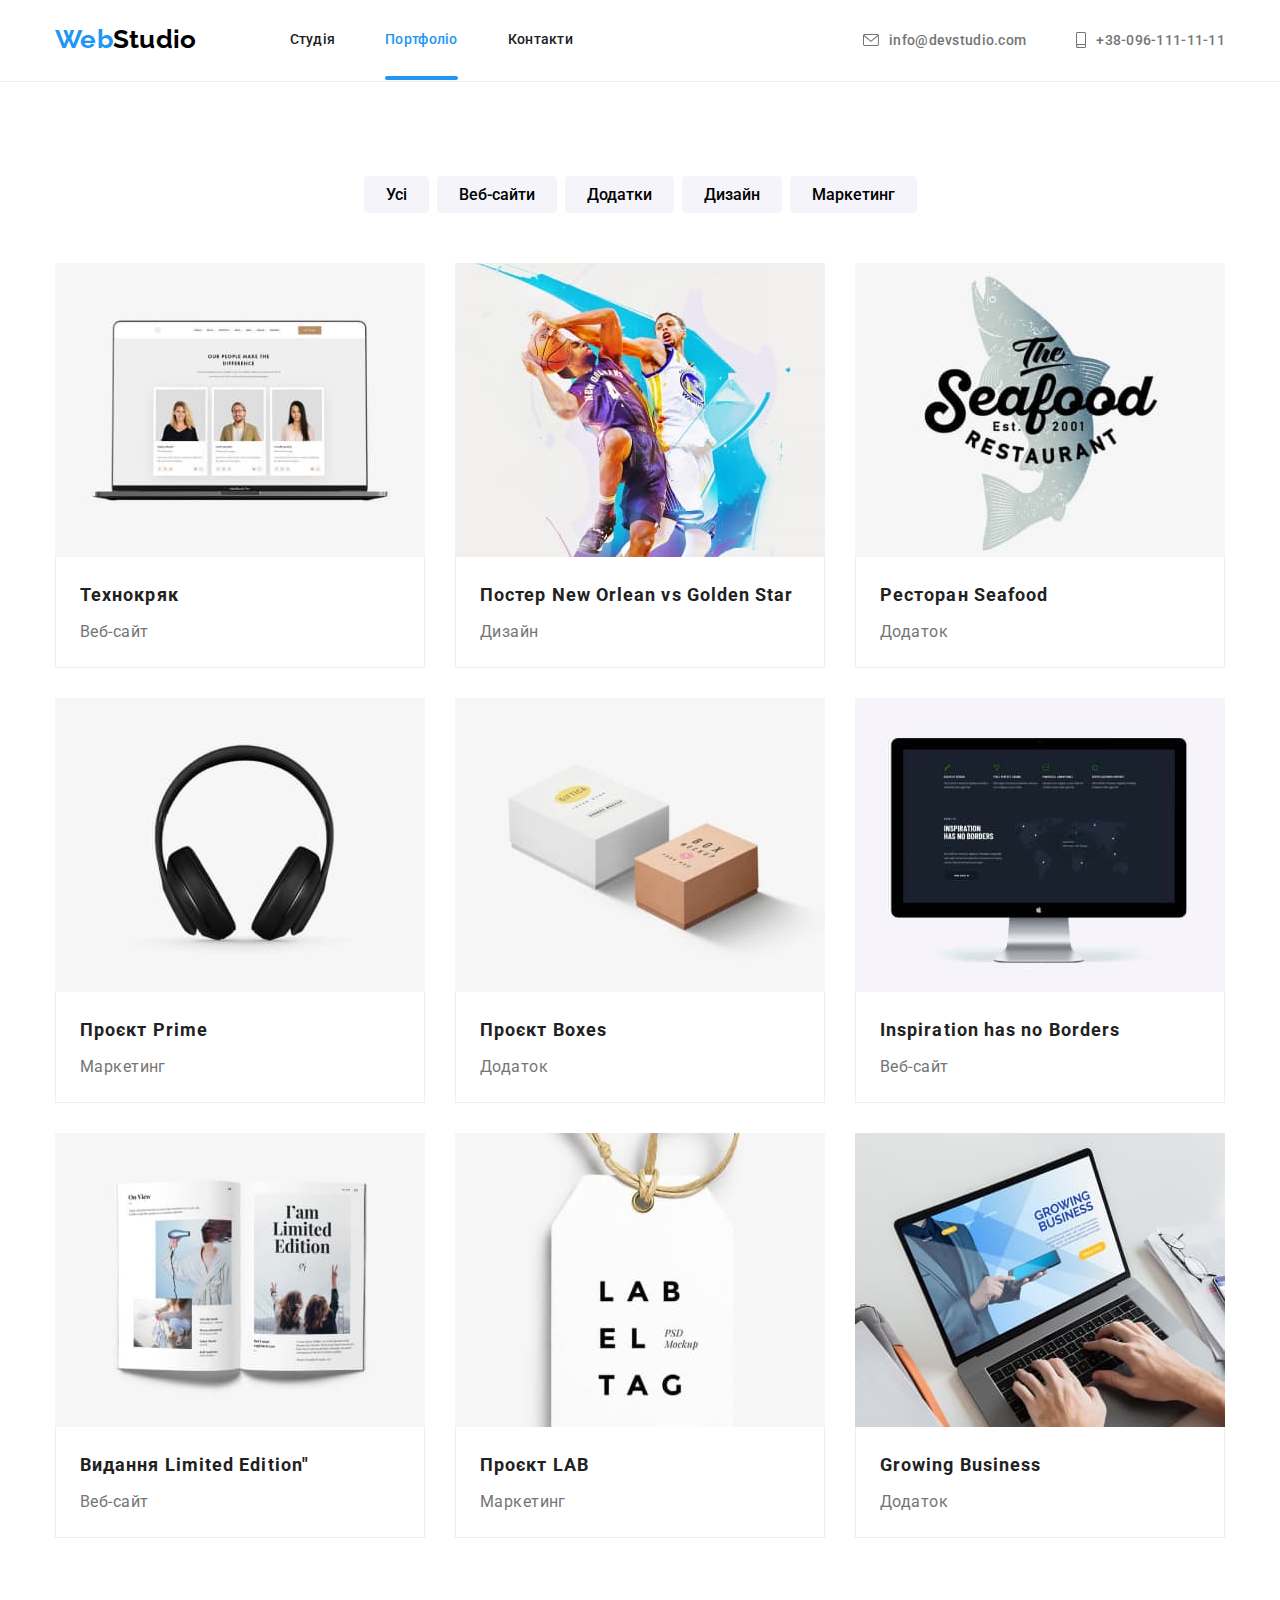
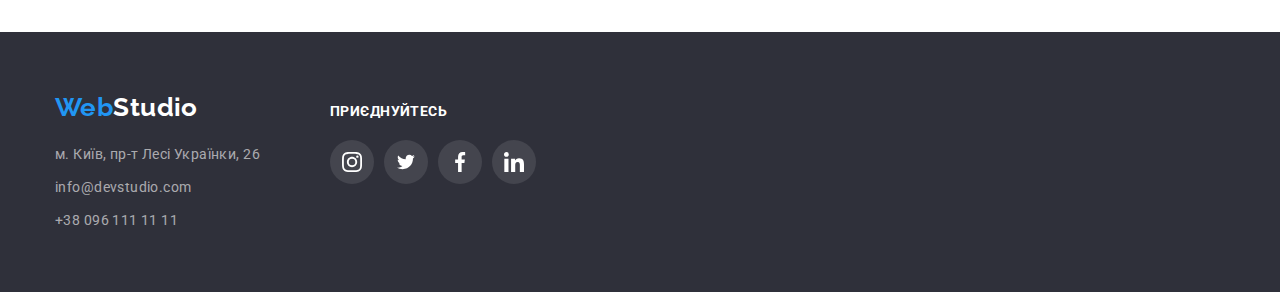
==== portfolio.html @ 0bfccdd9 "дз№5" ====
<!DOCTYPE html>
<html lang="uk">
  <head>
    <meta charset="UTF-8" />
    <meta http-equiv="X-UA-Compatible" content="IE=edge" />
    <meta name="viewport" content="width=device-width, initial-scale=1.0" />
    <link
      href="https://fonts.googleapis.com/css2?family=Raleway:wght@700&family=Roboto:wght@400;500;700;900&display=swap"
      rel="stylesheet"
    />
    <link rel="stylesheet" href="./normalize/modern-normalize.min.css" />
    <link rel="stylesheet" href="./css/style.css" />
    <title>Портфоліо</title>
  </head>
  <body>
    <header class="header-top">
      <div class="base-container header">
        <nav class="nav">
          <a href="index.html" class="logo"
            ><span class="base-logo">Web</span>Studio</a
          >
          <ul class="nav-list">
            <li class="item-nav">
              <a href="index.html" class="list">Студія</a>
            </li>
            <li class="item-nav">
              <a href="./portfolio.html" class="list active">Портфоліо</a>
            </li>
            <li class="item-nav"><a href="" class="list">Контакти</a></li>
          </ul>
        </nav>
        <ul class="address container-mail">
          <li class="contacts">
            <a href="mailto:info@devstudio.com" class="list-address"
              ><svg class="icon-nav1" width="16px" height="12px">
                <use href="./images/sprite.svg#icon-envelope"></use>
              </svg>
              info@devstudio.com</a
            >
          </li>
          <li class="contacts">
            <a href="tel:+380961111111" class="list-address"
              ><svg class="icon-nav2" width="10px" height="16px">
                <use href="./images/sprite.svg#icon-smartphone"></use>
              </svg>
              +38-096-111-11-11</a
            >
          </li>
        </ul>
      </div>
    </header>
    <main>
      <section class="section-portfolio">
        <div class="base-container">
          <h1 class="visually-hidden">Приклади робіт</h1>
          <ul class="button-list">
            <li class="filter-btn">
              <button type="button" class="button">Усі</button>
            </li>
            <li class="filter-btn">
              <button type="button" class="button">Веб-сайти</button>
            </li>
            <li class="filter-btn">
              <button type="button" class="button">Додатки</button>
            </li>
            <li class="filter-btn">
              <button type="button" class="button">Дизайн</button>
            </li>
            <li class="filter-btn">
              <button type="button" class="button">Маркетинг</button>
            </li>
          </ul>
          <ul class="photo-example flex-container">
            <li class="examples-list">
              <a href="" class="examples-link">
                <div class="overlay">
                  <div class="overlay-img">
                    <img
                      src="./images/1.jpg"
                      alt="Технокряк"
                      width="370px"
                      class="img-work"
                    />
                  </div>
                  <div class="overlay-text">
                    <p>
                      Ресурс пропонує комплексні пропозиції з різним рівнем
                      функціоналу та сервісів. Все це дозволить відвідувачу
                      отримати вичерпні відомості про компанію чи приватну
                      особу.
                    </p>
                  </div>
                </div>
                <div class="border">
                  <h2 class="examples">Технокряк</h2>
                  <p class="name-examples">Веб-сайт</p>
                </div>
              </a>
            </li>
            <li class="examples-list">
              <a href="" class="examples-link">
                <div class="overlay">
                  <div class="overlay-img">
                    <img
                      src="./images/2.jpg"
                      alt="Постер New Orlean vs Golden Star"
                      width="370px"
                      class="img-work"
                    />
                  </div>
                  <div class="overlay-text">
                    <p>
                      Ресурс пропонує комплексні пропозиції з різним рівнем
                      функціоналу та сервісів. Все це дозволить відвідувачу
                      отримати вичерпні відомості про компанію чи приватну
                      особу.
                    </p>
                  </div>
                </div>
                <div class="border">
                  <h2 class="examples">Постер New Orlean vs Golden Star</h2>
                  <p class="name-examples">Дизайн</p>
                </div>
              </a>
            </li>
            <li class="examples-list">
              <a href="" class="examples-link">
                <div class="overlay">
                  <div class="overlay-img">
                    <img
                      src="./images/3.jpg"
                      alt="Ресторан Seafood"
                      width="370px"
                      class="img-work"
                    />
                  </div>
                  <div class="overlay-text">
                    <p>
                      Ресурс пропонує комплексні пропозиції з різним рівнем
                      функціоналу та сервісів. Все це дозволить відвідувачу
                      отримати вичерпні відомості про компанію чи приватну
                      особу.
                    </p>
                  </div>
                </div>
                <div class="border">
                  <h2 class="examples">Ресторан Seafood</h2>
                  <p class="name-examples">Додаток</p>
                </div>
              </a>
            </li>
            <li class="examples-list">
              <a href="" class="examples-link">
                <div class="overlay">
                  <div class="overlay-img">
                    <img
                      src="./images/4.jpg"
                      alt="Проєкт Prime"
                      width="370px"
                      class="img-work"
                    />
                  </div>
                  <div class="overlay-text">
                    <p>
                      Ресурс пропонує комплексні пропозиції з різним рівнем
                      функціоналу та сервісів. Все це дозволить відвідувачу
                      отримати вичерпні відомості про компанію чи приватну
                      особу.
                    </p>
                  </div>
                </div>
                <div class="border">
                  <h2 class="examples">Проєкт Prime</h2>
                  <p class="name-examples">Маркетинг</p>
                </div>
              </a>
            </li>
            <li class="examples-list">
              <a href="" class="examples-link">
                <div class="overlay">
                  <div class="overlay-img">
                    <img
                      src="./images/5.jpg"
                      alt="Проєкт Boxes"
                      width="370px"
                      class="img-work"
                    />
                  </div>
                  <div class="overlay-text">
                    <p>
                      Ресурс пропонує комплексні пропозиції з різним рівнем
                      функціоналу та сервісів. Все це дозволить відвідувачу
                      отримати вичерпні відомості про компанію чи приватну
                      особу.
                    </p>
                  </div>
                </div>
                <div class="border">
                  <h2 class="examples">Проєкт Boxes</h2>
                  <p class="name-examples">Додаток</p>
                </div>
              </a>
            </li>
            <li class="examples-list">
              <a href="" class="examples-link">
                <div class="overlay">
                  <div class="overlay-img">
                    <img
                      src="./images/6.jpg"
                      alt="Inspiration has no Borders"
                      width="370px"
                      class="img-work"
                    />
                  </div>
                  <div class="overlay-text">
                    <p>
                      Ресурс пропонує комплексні пропозиції з різним рівнем
                      функціоналу та сервісів. Все це дозволить відвідувачу
                      отримати вичерпні відомості про компанію чи приватну
                      особу.
                    </p>
                  </div>
                </div>
                <div class="border">
                  <h2 class="examples">Inspiration has no Borders</h2>
                  <p class="name-examples">Веб-сайт</p>
                </div>
              </a>
            </li>
            <li class="examples-list">
              <a href="" class="examples-link">
                <div class="overlay">
                  <div class="overlay-img">
                    <img
                      src="./images/7.jpg"
                      alt="Видання Limited Edition"
                      width="370px"
                      class="img-work"
                    />
                  </div>
                  <div class="overlay-text">
                    <p>
                      Ресурс пропонує комплексні пропозиції з різним рівнем
                      функціоналу та сервісів. Все це дозволить відвідувачу
                      отримати вичерпні відомості про компанію чи приватну
                      особу.
                    </p>
                  </div>
                </div>
                <div class="border">
                  <h2 class="examples">Видання Limited Edition"</h2>
                  <p class="name-examples">Веб-сайт</p>
                </div>
              </a>
            </li>
            <li class="examples-list">
              <a href="" class="examples-link">
                <div class="overlay">
                  <div class="overlay-img">
                    <img
                      src="./images/8.jpg"
                      alt="Проєкт LAB"
                      width="370px"
                      class="img-work"
                    />
                  </div>
                  <div class="overlay-text">
                    <p>
                      Ресурс пропонує комплексні пропозиції з різним рівнем
                      функціоналу та сервісів. Все це дозволить відвідувачу
                      отримати вичерпні відомості про компанію чи приватну
                      особу.
                    </p>
                  </div>
                </div>
                <div class="border">
                  <h2 class="examples">Проєкт LAB</h2>
                  <p class="name-examples">Маркетинг</p>
                </div>
              </a>
            </li>
            <li class="examples-list">
              <a href="" class="examples-link">
                <div class="overlay">
                  <div class="overlay-img">
                    <img
                      src="./images/9.jpg"
                      alt="Growing Business"
                      width="370px"
                      class="img-work"
                    />
                  </div>
                  <div class="overlay-text">
                    <p>
                      Ресурс пропонує комплексні пропозиції з різним рівнем
                      функціоналу та сервісів. Все це дозволить відвідувачу
                      отримати вичерпні відомості про компанію чи приватну
                      особу.
                    </p>
                  </div>
                </div>
                <div class="border">
                  <h2 class="examples">Growing Business</h2>
                  <p class="name-examples">Додаток</p>
                </div>
              </a>
            </li>
          </ul>
        </div>
      </section>
    </main>
    <!--Футер-->
    <footer class="footer section-footer">
      <div class="base-container footer-container">
        <div>
          <a href="index.html" class="logo-footer"
            ><span class="base-logo">Web</span>Studio</a
          >
          <address>
            <ul class="map-link">
              <li class="footer-maps">
                <a
                  href="https://www.google.com.ua/maps/place/%D0%B1%D1%83%D0%BB.+%D0%9B%D0%B5%D1%81%D0%B8+%D0%A3%D0%BA%D1%80%D0%B0%D0%B8%D0%BD%D0%BA%D0%B8,+26,+%D0%9A%D0%B8%D0%B5%D0%B2,+02000/@50.4265807,30.5361971,17z/data=!3m1!4b1!4m5!3m4!1s0x40d4cf0e033ecbe9:0x57a4dffefec77da0!8m2!3d50.4265807!4d30.5383858?hl=ru"
                  target="_blank"
                  rel="noreferrer noopener"
                  class="maps mail"
                  >м. Київ, пр-т Лесі Українки, 26
                </a>
              </li>
              <li class="footer-mail">
                <a href="mailto:info@devstudio.com" class="mail"
                  >info@devstudio.com</a
                >
              </li>
              <li class="tel">
                <a href="tel:+380961111111" class="mail">+38 096 111 11 11</a>
              </li>
            </ul>
          </address>
        </div>

        <div class="icon-container-footer">
          <h3 class="social-networks">Приєднуйтесь</h3>
          <ul class="footer-flex">
            <li class="social-list">
              <a href="#" class="icon-footer"
                ><svg class="icon-insta" width="20px" height="20px">
                  <use href="./images/sprite.svg#icon-instagram-2"></use></svg
              ></a>
            </li>
            <li class="social-list">
              <a href="#" class="icon-footer"
                ><svg class="icon-insta" width="20px" height="16px">
                  <use href="./images/sprite.svg#icon-twitter-1"></use></svg
              ></a>
            </li>
            <li class="social-list">
              <a href="#" class="icon-footer"
                ><svg class="icon-insta" width="20px" height="20px">
                  <use href="./images/sprite.svg#icon-facebook-1"></use></svg
              ></a>
            </li>
            <li class="social-list">
              <a href="#" class="icon-footer"
                ><svg class="icon-insta" width="20px" height="20px">
                  <use href="./images/sprite.svg#icon-linkedin-1"></use></svg
              ></a>
            </li>
          </ul>
        </div>
      </div>
    </footer>
    <script src="./js/modal.js"></script>
  </body>
</html>
---- css/style.css ----
/*Основні кольори*/
:root {
  --brand-color: #212121;
  --text-color: #757575;
  --accent-color: #ffffff;
  --sub-accent: #2196f3;
  --hover-accent: #188ce8;
  --bgc: #2f303a;
  --bgc-section: #f5f4fa;
  --logo: #000000;
  --line: #ececec;
  --border: #eeeeee;
  --focus: rgba(0, 0, 0, 0.12);
  --color-focus: rgba(0, 0, 0, 0.14);
  --sub-focus: rgba(0, 0, 0, 0.2);
  --mail-style: rgba(255, 255, 255, 0.6);
  --bgc-customers: #f5f5f5;
  --border-btn: #afb1b8;
  --modal-btn: rgba(0, 0, 0, 0.1);
}
html {
  box-sizing: border-box;
}
*,
*::before,
*::after {
  box-sizing: inherit;
}
body {
  margin: 0;
  font-family: "Roboto", sans-serif;
  color: var(--brand-color);
  letter-spacing: 0.03em;
  font-size: 14px;
  line-height: 1.2;
  background-color: var(--accent-color);
}
a {
  text-decoration: none;
}
ul {
  list-style: none;
  padding: 0;
}
.base-container {
  width: 1200px;
  padding: 0 15px;
  margin: 0 auto;
}
.section {
  padding-bottom: 94px;
  padding-top: 94px;
}
.header {
  display: flex;
  align-items: center;
}
.header-top {
  border-bottom: 1px solid var(--line);
}

.item-nav {
  margin-right: 50px;
  position: relative;
}
.list {
  display: block;
  padding-top: 32px;
  padding-bottom: 32px;

  color: var(--brand-color);
}
.item-nav:last-child {
  margin-right: 0px;
}
.logo {
  display: inline-block;
  padding-top: 24px;
  padding-bottom: 25px;
  padding-left: 0;
  margin-right: 93px;

  font-family: "Raleway", sans-serif;
  font-size: 26px;
  font-weight: 700;
  line-height: 1.19;
  color: var(--logo);
}
.base-logo {
  color: var(--sub-accent);
}

.nav {
  display: flex;
  align-items: center;
  font-weight: 500;
  letter-spacing: 0.02em;
  line-height: 1.14;
}
.nav-list {
  display: flex;
  margin-top: 0;
  margin-bottom: 0;
}
.active {
  color: var(--sub-accent);
}
.active::after {
  content: "";
  position: absolute;
  display: block;
  left: 0;
  bottom: 0;

  width: 100%;
  height: 4px;
  background-color: var(--sub-accent);
  border-radius: 2px;
  margin: 0;
  padding: 0;
}
.list:hover,
.list:focus {
  color: var(--sub-accent);
  transition: transform 250ms cubic-bezier(0.4, 0, 0.2, 1);
}
.list:hover::after {
  content: "";
  position: absolute;
  display: block;
  left: 0;
  bottom: 0;
  border-radius: 2px;

  width: 100%;
  height: 4px;
  background-color: var(--sub-accent);
}

/*адреса*/
.container-mail {
  display: flex;
}
.contacts:not(:last-child) {
  margin-right: 50px;
}
.address {
  margin-left: auto;
  margin-bottom: 0;
  margin-top: 0;

  font-weight: 500;
  letter-spacing: 0.02em;
  list-style: none;
  padding-left: 0px;
}
.list-address {
  margin: 0 auto;
  display: flex;
  justify-content: center;
  align-items: center;

  padding-top: 32px;
  padding-bottom: 32px;
  color: var(--text-color);
}

.list-address:hover,
.list-address:focus {
  color: var(--sub-accent);
  fill: var(--sub-accent);
  transition: transform 250ms cubic-bezier(0.4, 0, 0.2, 1);
}

.icon-nav1 {
  padding: 0;
  margin-right: 10px;
  fill: currentColor;
}
.icon-nav2 {
  padding: 0;
  margin-right: 10px;
  fill: currentColor;
}

/*герой*/
.hero {
  max-width: 1600px;
  margin-left: auto;
  margin-right: auto;
  background-image: linear-gradient(
      to right,
      rgba(47, 48, 58, 0.4),
      rgba(47, 48, 58, 0.4)
    ),
    url(../images/hero.jpg);

  background-repeat: no-repeat;
  background-size: cover;
  background-position: center;
  background-color: var(--bgc);
  text-align: center;
  height: 600px;
  padding-top: 200px;
  padding-bottom: 200px;
}
.headline {
  width: 696px;
  margin-bottom: 30px;
  margin-left: auto;
  margin-right: auto;
  margin-top: 0;

  font-weight: 900;
  font-size: 44px;
  line-height: 1.3;
  text-align: center;
  letter-spacing: 0.06em;
  text-transform: uppercase;
  color: var(--accent-color);
}
.btn {
  font-family: inherit;
  font-weight: 700;
  line-height: 1.8;
  letter-spacing: 0.06em;
  font-size: 16px;
  padding: 10px 32px;
  border-radius: 4px;
  min-width: 216px;
  text-align: center;
  border: none;
  background-color: var(--sub-accent);
  color: var(--accent-color);
  cursor: pointer;
}
.btn:hover,
.btn:focus {
  background-color: var(--hover-accent);
  transition: transform 250ms cubic-bezier(0.4, 0, 0.2, 1);
}
.backdrop {
  position: fixed;
  z-index: 1;
  top: 0;
  left: 0;
  width: 100%;
  height: 100%;
  background-color: var(--sub-focus);
  opacity: 1;
  transition: opacity 250ms cubic-bezier(0.4, 0, 0.2, 1);
}
.is-hidden {
  visibility: hidden;
  opacity: 0;
  pointer-events: none;
}
.backdrop.is-hidden .modal {
  transform: translate(-50%, -50%) scale(0.8);
}
.modal {
  position: absolute;
  top: 50%;
  left: 50%;
  transform: translate(-50%, -50%) scale(1);
  min-width: 528px;
  min-height: 581px;
  background-color: var(--accent-color);
  box-shadow: 0px 1px 3px var(--focus), 0px 1px 1px var(--color-focus),
    0px 2px 1px var(--sub-focus);
  border-radius: 4px;
  transition: transform 250ms cubic-bezier(0.4, 0, 0.2, 1);
}

.modal-btn {
  position: absolute;

  border: 1px solid var(--modal-btn);
  border-radius: 50%;
  padding: 6px;
  top: 8px;
  right: 8px;
  background-color: var(--accent-color);
  cursor: pointer;
  width: 30px;
  height: 30px;
}
.personalities-list {
  width: 270px;
  margin-right: 30px;
  width: 270px;
}
.personalities-list:last-child {
  margin-right: 0px;
}
.benefits-container {
  width: 270px;
  height: 120px;
  background-color: var(--bgc-section);
  margin-bottom: 30px;
  border-radius: 4px;
  display: flex;
  align-items: center;
  justify-content: center;
}

.personalities-base {
  display: flex;
  margin-top: 0;
  margin-bottom: 0;
  padding-left: 0;
}
.subtitle {
  margin-top: 0;
  margin-bottom: 10px;
  font-weight: 700;
  line-height: 1.14;
  text-transform: uppercase;
}
.text {
  margin-top: 0;
  margin-bottom: 0;
  line-height: 1.7;
  color: var(--text-color);
}
.heading {
  margin-bottom: 50px;
  margin-top: 0;
  text-align: center;

  font-weight: 700;
  font-size: 36px;
  line-height: 1.16;
}
.work-top {
  padding-top: 0;
}
.working {
  display: flex;
}
.section-text {
  text-align: center;
  margin-top: 0;
  margin-bottom: 50px;

  font-weight: 700;
  font-size: 36px;
  text-align: center;
  line-height: 1.16;
}
.section-photo {
  background-color: var(--bgc-section);
}
.img-work {
  display: block;
  width: 100%;
  height: auto;
  z-index: -1;
}
.work {
  margin-right: 30px;
  position: relative;
}
.work:last-child {
  margin-right: 0px;
}
.work-list {
  display: flex;
  margin-top: 0;
  margin-bottom: 0;
}
.work-title {
  position: absolute;
  bottom: 0;
  left: 0;
  width: 100%;
  height: 70px;
  background-color: rgba(47, 48, 58, 0.8);
  color: var(--accent-color);
  font-weight: 700;
  font-size: 14px;
  text-align: center;
  text-transform: uppercase;
  line-height: 1.12;
  padding: 27px 0;
}
.work-title p {
  margin: 0;
}

.expert {
  margin-right: 30px;
  box-shadow: 0px 1px 3px var(--focus), 0px 1px 1px var(--color-focus),
    0px 2px 1px var(--sub-focus);
  border-radius: 0px 0px 4px 4px;
  background: var(--accent-color);
}
.expert:last-child {
  margin-right: 0px;
}
.photo-title {
  margin-bottom: 10px;
  font-weight: 500;
  font-size: 16px;
  line-height: 1.18;
  margin-top: 0;
  text-align: center;
}
.photo-text {
  margin-bottom: 0;
  margin-top: 0;
  font-size: 16px;
  color: var(--text-color);
  line-height: 1.18;
  text-align: center;
}
.photo {
  display: flex;
  margin-top: 0;
  margin-bottom: 0;
}
.icon-team {
  display: flex;
  justify-content: center;
  margin-top: 16px;
}
.icon-team-list {
  display: flex;
  align-items: center;
  justify-content: center;
  width: 44px;
  height: 44px;
  border-radius: 50%;
  color: var(--border-btn);
  background-color: var(--accent-color);
}
.team-list {
  margin: 30px 32px;
}
.social-link:not(:last-child) {
  margin-right: 10px;
}

.icon-team-list:hover,
.icon-team-list:focus {
  background-color: var(--sub-accent);
  color: var(--accent-color);
  transition: transform 250ms cubic-bezier(0.4, 0, 0.2, 1);
}
.icon-social-link {
  fill: currentColor;
}
.regular-customers {
  margin-bottom: 50px;
  margin-top: 0;
  text-align: center;
  font-weight: 700;
  font-size: 36px;
  line-height: 1.16;
}

.customers {
  display: flex;
  justify-content: center;
  align-items: center;
  padding: 0;
  margin: 0;
  width: 170px;
  height: 92px;
  background-color: var(--accent-color);
  border: 1px solid var(--border-btn);
  border-radius: 4px;
  color: var(--border-btn);
}

.customers-list:not(:last-child) {
  margin-right: 30px;
}
.customers:hover,
.customers:focus {
  color: var(--sub-accent);
  border-color: var(--sub-accent);
  transition: transform 250ms cubic-bezier(0.4, 0, 0.2, 1);
}

.icon-customers {
  display: flex;
  fill: currentColor;
  margin: 0;
}

.footer {
  background-color: var(--bgc);
}

.logo-footer {
  display: inline-block;
  margin-bottom: 20px;

  color: var(--accent-color);
  font-family: "Raleway", sans-serif;
  font-size: 26px;
  font-weight: 700;
  line-height: 1.19;
}
.mail {
  display: inline-block;

  font-style: normal;
  line-height: 1.7;
  color: var(--mail-style);
}
.mail:hover,
.mail:focus {
  color: var(--sub-accent);
  transition: transform 250ms cubic-bezier(0.4, 0, 0.2, 1);
}
.map-link {
  margin: 0;
}

.footer-mail {
  margin-top: 9px;
}
.tel {
  margin-top: 9px;
}
.icon-container-footer {
  margin-left: 70px;
}
.footer-flex {
  display: flex;
  margin: 0;
}
.social-networks {
  margin-bottom: 20px;
  margin-top: 0;
  margin-right: 0;
  margin-left: 0;
  text-transform: uppercase;

  color: var(--accent-color);
  font-weight: 700;
  font-size: 14px;
  line-height: 1.14;
}
.social-list:not(:last-child) {
  margin-right: 10px;
}
.social-list {
  width: 44px;
  height: 44px;
}
.section-footer {
  padding: 60px 0;
}
.footer-container {
  display: flex;
  align-items: baseline;
}

.icon-footer {
  display: flex;
  justify-content: center;
  align-items: center;

  width: 44px;
  height: 44px;
  padding: 0;

  background-color: rgba(255, 255, 255, 0.1);
  border-radius: 50%;
}
.icon-footer:hover,
.icon-footer:focus {
  background-color: var(--sub-accent);
  transition: transform 250ms cubic-bezier(0.4, 0, 0.2, 1);
}
.icon-insta {
  align-items: center;
  justify-content: center;
  padding: 0;
  fill: var(--accent-color);
}

/*Сторінка портфоліо, хедер і футер перенесені*/
.button {
  font-family: inherit;
  font-weight: 500;
  font-size: 16px;
  line-height: 1.6;
  cursor: pointer;
  padding: 6px 22px;
  border-radius: 4px;
  text-align: center;
  background-color: var(--bgc-section);
  border: none;
}
.filter-btn {
  margin-right: 8px;
}
.filter-btn:last-child {
  margin-right: 0;
}
.button:hover,
.button:focus {
  color: var(--accent-color);
  background-color: var(--sub-accent);
  box-shadow: 0px 3px 1px rgba(0, 0, 0, 0.1), 0px 1px 2px rgba(0, 0, 0, 0.08),
    0px 2px 2px rgba(0, 0, 0, 0.12);
  transition: transform 250ms cubic-bezier(0.4, 0, 0.2, 1);
}
.button-list {
  display: flex;
  justify-content: center;
  padding-bottom: 0;
  padding-top: 0;
  margin-bottom: 50px;
  margin-top: 0;
  list-style: none;
}
.section-portfolio {
  padding-top: 94px;
  padding-bottom: 94px;
}

.examples {
  margin-top: 0;
  margin-bottom: 0;
  font-weight: 700;
  font-size: 18px;
  line-height: 2;
  letter-spacing: 0.06em;
  color: var(--brand-color);
}
.name-examples {
  margin-top: 4px;
  margin-right: 0;
  margin-left: 0;
  margin-bottom: 0;
  font-size: 16px;
  line-height: 1.87;
  color: var(--text-color);
}

.photo-example {
  list-style: none;
  margin-bottom: 0;
  margin-top: 0;
}

.examples-list {
  width: 370px;
  margin-right: 30px;
  margin-bottom: 30px;

  background-color: var(--accent-color);
}
.overlay {
  position: relative;
  overflow: hidden;
}

.overlay::before {
  content: "";
  position: absolute;
  display: inline-block;
  top: 0;
  left: 0;
  transform: translateY(100%);

  background-color: rgba(33, 150, 243, 0.9);
  width: 100%;
  height: 100%;

  opacity: 0;
  transition: transform 250ms cubic-bezier(0.4, 0, 0.2, 1);
}

.examples-link:hover .overlay::before {
  transform: translateY(0);
  opacity: 1;
}
.overlay-text {
  position: absolute;
  top: 0;
  left: 0;
  right: 0;
  bottom: 0;

  padding: 63px 24px;
  opacity: 0;
}
.examples-link:hover .overlay-text {
  opacity: 1;
  transition: transform 250ms cubic-bezier(0.4, 0, 0.2, 1);
}
.overlay-text p {
  padding: 0;
  margin: 0;

  font-weight: 400;
  font-size: 18px;
  line-height: 1.55;
  color: var(--accent-color);
}
.overlay-img {
  margin: 0;
  padding: 0;
}

.border {
  padding-top: 20px;
  padding-bottom: 20px;
  padding-left: 24px;
  padding-right: 24px;
  border-bottom: 1px solid var(--border);
  border-left: 1px solid var(--border);
  border-right: 1px solid var(--border);
}
.examples-link {
  display: block;
}
.examples-link:hover {
  box-shadow: 0px 1px 1px rgba(0, 0, 0, 0.12), 0px 4px 4px rgba(0, 0, 0, 0.06),
    1px 4px 6px rgba(0, 0, 0, 0.16);
  transition: transform 250ms cubic-bezier(0.4, 0, 0.2, 1);
}

.flex-container {
  display: flex;
  flex-wrap: wrap;
  margin-top: 0;
}

.examples-list:nth-child(3n) {
  margin-right: 0;
}

.examples-list:nth-last-child(-n + 3) {
  margin-bottom: 0;
}

.visually-hidden {
  position: absolute;
  width: 1px;
  height: 1px;
  margin: -1px;
  border: 0;
  padding: 0;

  white-space: nowrap;
  clip-path: inset(100%);
  clip: rect(0 0 0 0);
  overflow: hidden;
}
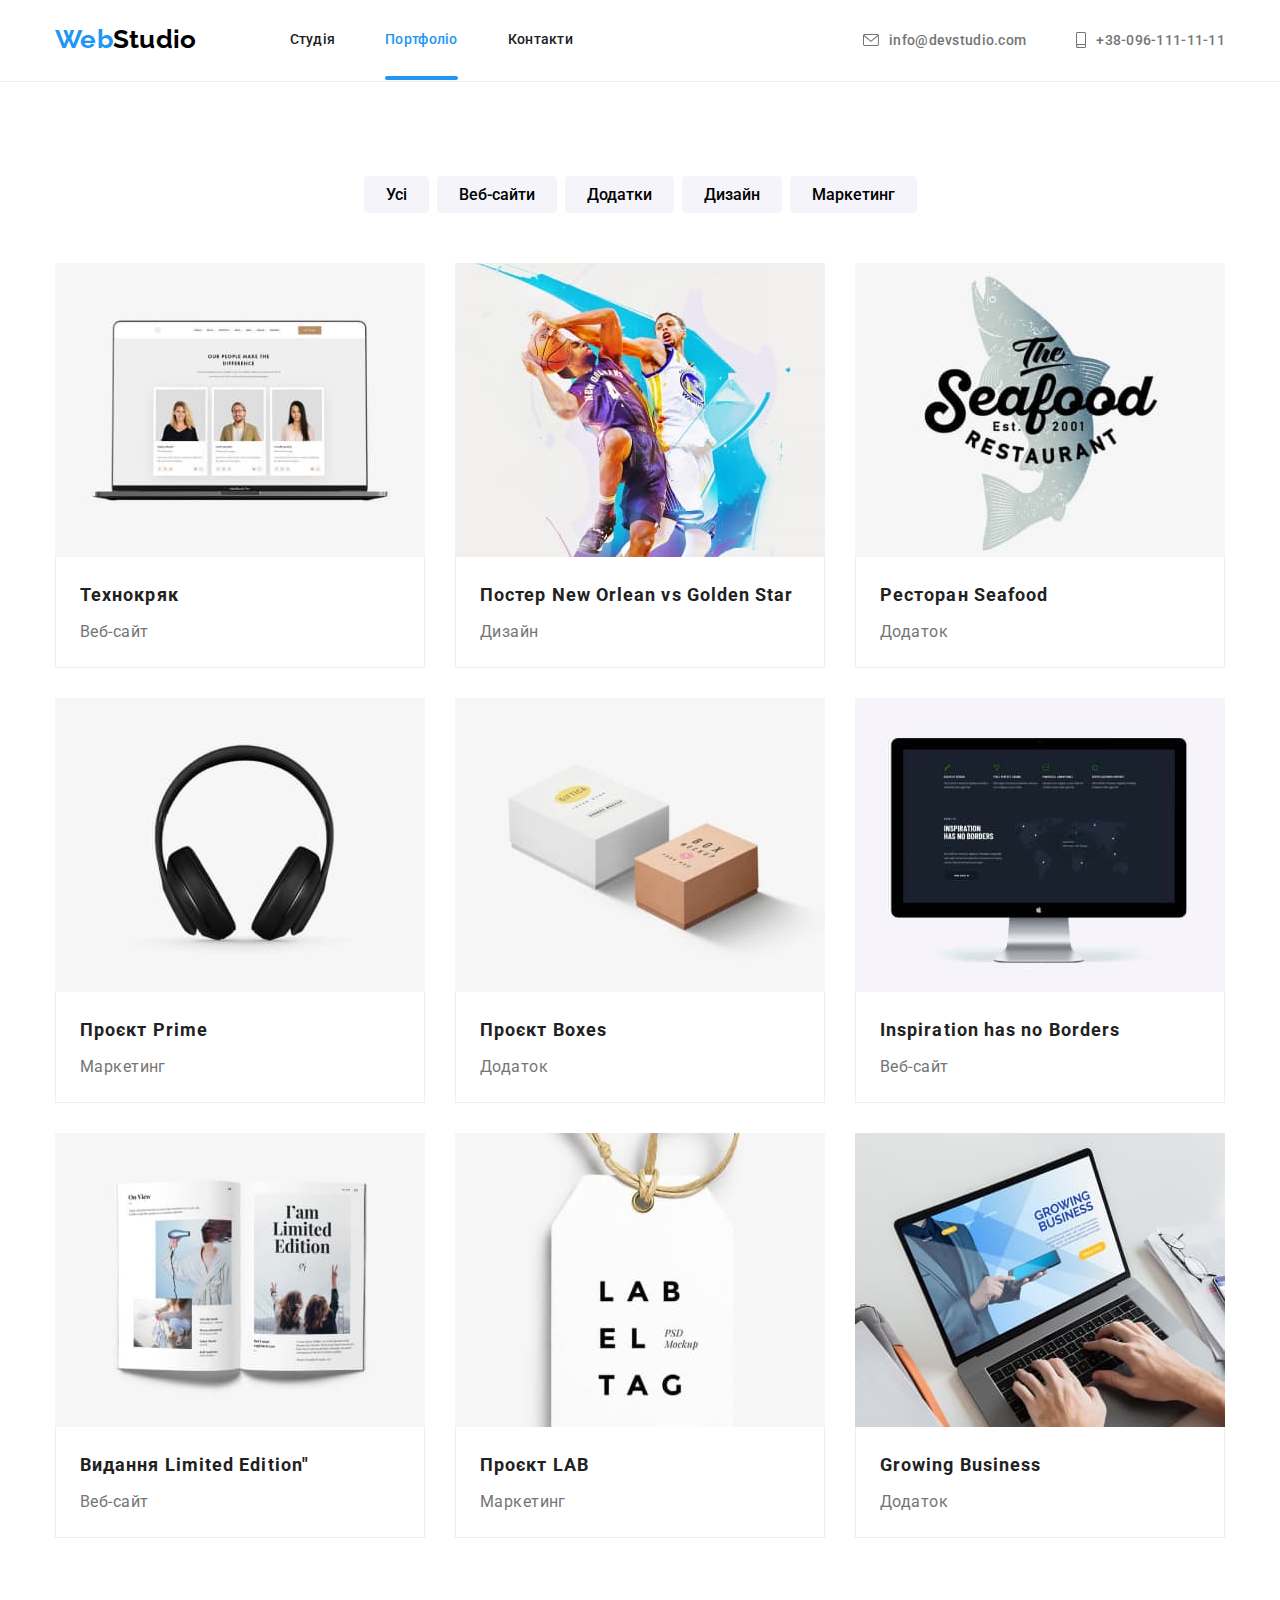
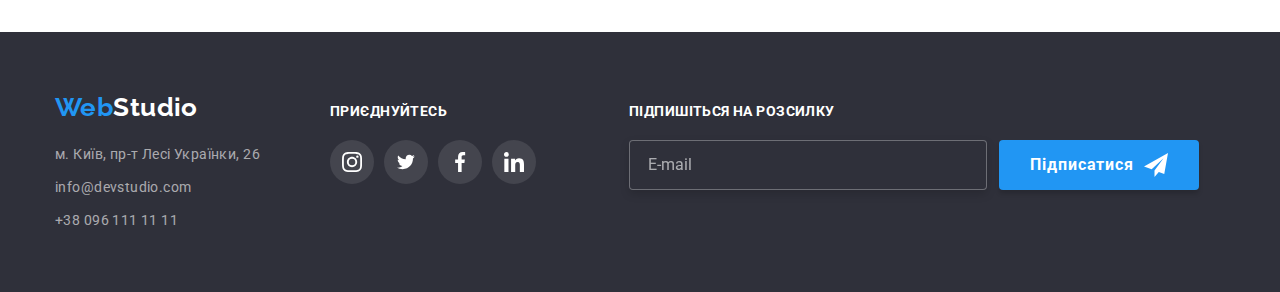
==== commit 227d2bc6: "початок розмітки дз№6 модального вікна" ====
--- a/portfolio.html
+++ b/portfolio.html
@@ -74,14 +74,13 @@
             <li class="examples-list">
               <a href="" class="examples-link">
                 <div class="overlay">
-                  <div class="overlay-img">
-                    <img
-                      src="./images/1.jpg"
-                      alt="Технокряк"
-                      width="370px"
-                      class="img-work"
-                    />
-                  </div>
+                  <img
+                    src="./images/1.jpg"
+                    alt="Технокряк"
+                    width="370px"
+                    class="img-work"
+                  />
+
                   <div class="overlay-text">
                     <p>
                       Ресурс пропонує комплексні пропозиції з різним рівнем
@@ -100,14 +99,13 @@
             <li class="examples-list">
               <a href="" class="examples-link">
                 <div class="overlay">
-                  <div class="overlay-img">
-                    <img
-                      src="./images/2.jpg"
-                      alt="Постер New Orlean vs Golden Star"
-                      width="370px"
-                      class="img-work"
-                    />
-                  </div>
+                  <img
+                    src="./images/2.jpg"
+                    alt="Постер New Orlean vs Golden Star"
+                    width="370px"
+                    class="img-work"
+                  />
+
                   <div class="overlay-text">
                     <p>
                       Ресурс пропонує комплексні пропозиції з різним рівнем
@@ -126,14 +124,13 @@
             <li class="examples-list">
               <a href="" class="examples-link">
                 <div class="overlay">
-                  <div class="overlay-img">
-                    <img
-                      src="./images/3.jpg"
-                      alt="Ресторан Seafood"
-                      width="370px"
-                      class="img-work"
-                    />
-                  </div>
+                  <img
+                    src="./images/3.jpg"
+                    alt="Ресторан Seafood"
+                    width="370px"
+                    class="img-work"
+                  />
+
                   <div class="overlay-text">
                     <p>
                       Ресурс пропонує комплексні пропозиції з різним рівнем
@@ -152,14 +149,13 @@
             <li class="examples-list">
               <a href="" class="examples-link">
                 <div class="overlay">
-                  <div class="overlay-img">
-                    <img
-                      src="./images/4.jpg"
-                      alt="Проєкт Prime"
-                      width="370px"
-                      class="img-work"
-                    />
-                  </div>
+                  <img
+                    src="./images/4.jpg"
+                    alt="Проєкт Prime"
+                    width="370px"
+                    class="img-work"
+                  />
+
                   <div class="overlay-text">
                     <p>
                       Ресурс пропонує комплексні пропозиції з різним рівнем
@@ -178,14 +174,13 @@
             <li class="examples-list">
               <a href="" class="examples-link">
                 <div class="overlay">
-                  <div class="overlay-img">
-                    <img
-                      src="./images/5.jpg"
-                      alt="Проєкт Boxes"
-                      width="370px"
-                      class="img-work"
-                    />
-                  </div>
+                  <img
+                    src="./images/5.jpg"
+                    alt="Проєкт Boxes"
+                    width="370px"
+                    class="img-work"
+                  />
+
                   <div class="overlay-text">
                     <p>
                       Ресурс пропонує комплексні пропозиції з різним рівнем
@@ -204,14 +199,13 @@
             <li class="examples-list">
               <a href="" class="examples-link">
                 <div class="overlay">
-                  <div class="overlay-img">
-                    <img
-                      src="./images/6.jpg"
-                      alt="Inspiration has no Borders"
-                      width="370px"
-                      class="img-work"
-                    />
-                  </div>
+                  <img
+                    src="./images/6.jpg"
+                    alt="Inspiration has no Borders"
+                    width="370px"
+                    class="img-work"
+                  />
+
                   <div class="overlay-text">
                     <p>
                       Ресурс пропонує комплексні пропозиції з різним рівнем
@@ -230,14 +224,13 @@
             <li class="examples-list">
               <a href="" class="examples-link">
                 <div class="overlay">
-                  <div class="overlay-img">
-                    <img
-                      src="./images/7.jpg"
-                      alt="Видання Limited Edition"
-                      width="370px"
-                      class="img-work"
-                    />
-                  </div>
+                  <img
+                    src="./images/7.jpg"
+                    alt="Видання Limited Edition"
+                    width="370px"
+                    class="img-work"
+                  />
+
                   <div class="overlay-text">
                     <p>
                       Ресурс пропонує комплексні пропозиції з різним рівнем
@@ -256,14 +249,13 @@
             <li class="examples-list">
               <a href="" class="examples-link">
                 <div class="overlay">
-                  <div class="overlay-img">
-                    <img
-                      src="./images/8.jpg"
-                      alt="Проєкт LAB"
-                      width="370px"
-                      class="img-work"
-                    />
-                  </div>
+                  <img
+                    src="./images/8.jpg"
+                    alt="Проєкт LAB"
+                    width="370px"
+                    class="img-work"
+                  />
+
                   <div class="overlay-text">
                     <p>
                       Ресурс пропонує комплексні пропозиції з різним рівнем
@@ -282,14 +274,13 @@
             <li class="examples-list">
               <a href="" class="examples-link">
                 <div class="overlay">
-                  <div class="overlay-img">
-                    <img
-                      src="./images/9.jpg"
-                      alt="Growing Business"
-                      width="370px"
-                      class="img-work"
-                    />
-                  </div>
+                  <img
+                    src="./images/9.jpg"
+                    alt="Growing Business"
+                    width="370px"
+                    class="img-work"
+                  />
+
                   <div class="overlay-text">
                     <p>
                       Ресурс пропонує комплексні пропозиції з різним рівнем
@@ -344,32 +335,50 @@
           <ul class="footer-flex">
             <li class="social-list">
               <a href="#" class="icon-footer"
-                ><svg class="icon-insta" width="20px" height="20px">
+                ><svg class="icon-social" width="20px" height="20px">
                   <use href="./images/sprite.svg#icon-instagram-2"></use></svg
               ></a>
             </li>
             <li class="social-list">
               <a href="#" class="icon-footer"
-                ><svg class="icon-insta" width="20px" height="16px">
+                ><svg class="icon-social" width="20px" height="16px">
                   <use href="./images/sprite.svg#icon-twitter-1"></use></svg
               ></a>
             </li>
             <li class="social-list">
               <a href="#" class="icon-footer"
-                ><svg class="icon-insta" width="20px" height="20px">
+                ><svg class="icon-social" width="20px" height="20px">
                   <use href="./images/sprite.svg#icon-facebook-1"></use></svg
               ></a>
             </li>
             <li class="social-list">
               <a href="#" class="icon-footer"
-                ><svg class="icon-insta" width="20px" height="20px">
+                ><svg class="icon-social" width="20px" height="20px">
                   <use href="./images/sprite.svg#icon-linkedin-1"></use></svg
               ></a>
             </li>
           </ul>
         </div>
+        <form class="footer-form">
+          <div>
+            <label for="mail" class="mailing-list"
+              >Підпишіться на розсилку</label
+            >
+            <input
+              type="mail"
+              placeholder="E-mail"
+              name="mail"
+              class="mailing-list-area"
+            />
+          </div>
+          <button type="button" class="footer-btn">
+            Підписатися
+            <svg width="24px" height="24px">
+              <use href="./images/sprite.svg#icon-icon-send"></use>
+            </svg>
+          </button>
+        </form>
       </div>
     </footer>
-    <script src="./js/modal.js"></script>
   </body>
 </html>
--- a/css/style.css
+++ b/css/style.css
@@ -69,7 +69,15 @@
   padding-bottom: 32px;
 
   color: var(--brand-color);
-}
+  transition-property: color;
+  transition-duration: 250ms;
+  transition-timing-function: cubic-bezier(0.4, 0, 0.2, 1);
+}
+.list:hover,
+.list:focus {
+  color: var(--sub-accent);
+}
+
 .item-nav:last-child {
   margin-right: 0px;
 }
@@ -119,23 +127,6 @@
   margin: 0;
   padding: 0;
 }
-.list:hover,
-.list:focus {
-  color: var(--sub-accent);
-  transition: transform 250ms cubic-bezier(0.4, 0, 0.2, 1);
-}
-.list:hover::after {
-  content: "";
-  position: absolute;
-  display: block;
-  left: 0;
-  bottom: 0;
-  border-radius: 2px;
-
-  width: 100%;
-  height: 4px;
-  background-color: var(--sub-accent);
-}
 
 /*адреса*/
 .container-mail {
@@ -163,13 +154,16 @@
   padding-top: 32px;
   padding-bottom: 32px;
   color: var(--text-color);
+
+  transition-property: color, fill;
+  transition-duration: 250ms;
+  transition-timing-function: cubic-bezier(0.4, 0, 0.2, 1);
 }
 
 .list-address:hover,
 .list-address:focus {
   color: var(--sub-accent);
   fill: var(--sub-accent);
-  transition: transform 250ms cubic-bezier(0.4, 0, 0.2, 1);
 }
 
 .icon-nav1 {
@@ -233,11 +227,13 @@
   background-color: var(--sub-accent);
   color: var(--accent-color);
   cursor: pointer;
+  transition-property: color, background-color;
+  transition-duration: 250ms;
+  transition-timing-function: cubic-bezier(0.4, 0, 0.2, 1);
 }
 .btn:hover,
 .btn:focus {
   background-color: var(--hover-accent);
-  transition: transform 250ms cubic-bezier(0.4, 0, 0.2, 1);
 }
 .backdrop {
   position: fixed;
@@ -248,7 +244,6 @@
   height: 100%;
   background-color: var(--sub-focus);
   opacity: 1;
-  transition: opacity 250ms cubic-bezier(0.4, 0, 0.2, 1);
 }
 .is-hidden {
   visibility: hidden;
@@ -256,20 +251,23 @@
   pointer-events: none;
 }
 .backdrop.is-hidden .modal {
-  transform: translate(-50%, -50%) scale(0.8);
+  transform: translate(-50%, -50%) scale(0.7);
 }
 .modal {
   position: absolute;
   top: 50%;
   left: 50%;
   transform: translate(-50%, -50%) scale(1);
+  z-index: 1;
   min-width: 528px;
   min-height: 581px;
   background-color: var(--accent-color);
   box-shadow: 0px 1px 3px var(--focus), 0px 1px 1px var(--color-focus),
     0px 2px 1px var(--sub-focus);
   border-radius: 4px;
-  transition: transform 250ms cubic-bezier(0.4, 0, 0.2, 1);
+  transition-property: transform;
+  transition-duration: 250ms;
+  transition-timing-function: cubic-bezier(0.4, 0, 0.2, 1);
 }
 
 .modal-btn {
@@ -277,7 +275,9 @@
 
   border: 1px solid var(--modal-btn);
   border-radius: 50%;
-  padding: 6px;
+  display: flex;
+  justify-content: center;
+  align-items: center;
   top: 8px;
   right: 8px;
   background-color: var(--accent-color);
@@ -355,7 +355,6 @@
   display: block;
   width: 100%;
   height: auto;
-  z-index: -1;
 }
 .work {
   margin-right: 30px;
@@ -433,6 +432,9 @@
   border-radius: 50%;
   color: var(--border-btn);
   background-color: var(--accent-color);
+  transition-property: color, fill, background-color;
+  transition-duration: 250ms;
+  transition-timing-function: cubic-bezier(0.4, 0, 0.2, 1);
 }
 .team-list {
   margin: 30px 32px;
@@ -445,7 +447,6 @@
 .icon-team-list:focus {
   background-color: var(--sub-accent);
   color: var(--accent-color);
-  transition: transform 250ms cubic-bezier(0.4, 0, 0.2, 1);
 }
 .icon-social-link {
   fill: currentColor;
@@ -471,6 +472,9 @@
   border: 1px solid var(--border-btn);
   border-radius: 4px;
   color: var(--border-btn);
+  transition-property: border-color, fill, color;
+  transition-duration: 250ms;
+  transition-timing-function: cubic-bezier(0.4, 0, 0.2, 1);
 }
 
 .customers-list:not(:last-child) {
@@ -480,7 +484,6 @@
 .customers:focus {
   color: var(--sub-accent);
   border-color: var(--sub-accent);
-  transition: transform 250ms cubic-bezier(0.4, 0, 0.2, 1);
 }
 
 .icon-customers {
@@ -509,11 +512,13 @@
   font-style: normal;
   line-height: 1.7;
   color: var(--mail-style);
+  transition-property: color;
+  transition-duration: 250ms;
+  transition-timing-function: cubic-bezier(0.4, 0, 0.2, 1);
 }
 .mail:hover,
 .mail:focus {
   color: var(--sub-accent);
-  transition: transform 250ms cubic-bezier(0.4, 0, 0.2, 1);
 }
 .map-link {
   margin: 0;
@@ -570,20 +575,83 @@
 
   background-color: rgba(255, 255, 255, 0.1);
   border-radius: 50%;
+
+  transition-property: background-color;
+  transition-duration: 250ms;
+  transition-timing-function: cubic-bezier(0.4, 0, 0.2, 1);
 }
 .icon-footer:hover,
 .icon-footer:focus {
   background-color: var(--sub-accent);
-  transition: transform 250ms cubic-bezier(0.4, 0, 0.2, 1);
-}
-.icon-insta {
+}
+.icon-social {
   align-items: center;
   justify-content: center;
   padding: 0;
   fill: var(--accent-color);
 }
+.mailing-list {
+  display: block;
+  font-size: 14px;
+  font-weight: 700;
+  line-height: 1.14;
+  text-transform: uppercase;
+  color: var(--accent-color);
+}
+.footer-form {
+  display: flex;
+  justify-content: center;
+  align-items: flex-end;
+  padding: 0;
+
+  margin-left: 93px;
+}
+
+.mailing-list-area {
+  display: block;
+  border: 1px solid rgba(255, 255, 255, 0.3);
+  filter: drop-shadow(0px 4px 4px rgba(0, 0, 0, 0.15));
+  border-radius: 4px;
+  background-color: var(--bgc);
+  width: 358px;
+  height: 50px;
+  margin-top: 20px;
+  color: var(--accent-color);
+}
+.mailing-list-area::placeholder {
+  color: rgba(255, 255, 255, 0.6);
+  line-height: 1.25;
+
+  font-size: 16px;
+  align-items: start;
+  padding-left: 16px;
+}
+
+.footer-btn {
+  display: flex;
+  justify-content: center;
+  align-items: center;
+  width: 200px;
+  height: 50px;
+  color: var(--accent-color);
+  font-weight: 700;
+  font-size: 16px;
+  line-height: 1.87;
+  letter-spacing: 0.06em;
+  padding: 0;
+  margin: 0 0 0 12px;
+
+  background-color: var(--sub-accent);
+  border: none;
+  box-shadow: 0px 4px 4px rgba(0, 0, 0, 0.15);
+  border-radius: 4px;
+}
+.footer-btn svg {
+  margin-left: 10px;
+}
 
 /*Сторінка портфоліо, хедер і футер перенесені*/
+
 .button {
   font-family: inherit;
   font-weight: 500;
@@ -595,6 +663,10 @@
   text-align: center;
   background-color: var(--bgc-section);
   border: none;
+
+  transition-property: color, background-color, box-shadow;
+  transition-duration: 250ms;
+  transition-timing-function: cubic-bezier(0.4, 0, 0.2, 1);
 }
 .filter-btn {
   margin-right: 8px;
@@ -608,7 +680,6 @@
   background-color: var(--sub-accent);
   box-shadow: 0px 3px 1px rgba(0, 0, 0, 0.1), 0px 1px 2px rgba(0, 0, 0, 0.08),
     0px 2px 2px rgba(0, 0, 0, 0.12);
-  transition: transform 250ms cubic-bezier(0.4, 0, 0.2, 1);
 }
 .button-list {
   display: flex;
@@ -661,26 +732,17 @@
   overflow: hidden;
 }
 
-.overlay::before {
-  content: "";
-  position: absolute;
-  display: inline-block;
-  top: 0;
-  left: 0;
-  transform: translateY(100%);
-
-  background-color: rgba(33, 150, 243, 0.9);
-  width: 100%;
-  height: 100%;
-
-  opacity: 0;
-  transition: transform 250ms cubic-bezier(0.4, 0, 0.2, 1);
-}
-
-.examples-link:hover .overlay::before {
-  transform: translateY(0);
-  opacity: 1;
-}
+.examples-link {
+  display: block;
+  transition-property: box-shadow;
+  transition-duration: 250ms;
+  transition-timing-function: cubic-bezier(0.4, 0, 0.2, 1);
+}
+.examples-link:hover {
+  box-shadow: 0px 1px 1px rgba(0, 0, 0, 0.12), 0px 4px 4px rgba(0, 0, 0, 0.06),
+    1px 4px 6px rgba(0, 0, 0, 0.16);
+}
+
 .overlay-text {
   position: absolute;
   top: 0;
@@ -688,12 +750,22 @@
   right: 0;
   bottom: 0;
 
-  padding: 63px 24px;
+  display: flex;
+  justify-content: center;
+  align-items: center;
+  padding-left: 24px;
+  padding-right: 24px;
   opacity: 0;
+  transform: translateY(100%);
+
+  background-color: rgba(33, 150, 243, 0.9);
+  transition-property: transform, opacity;
+  transition-duration: 250ms;
+  transition-timing-function: cubic-bezier(0.4, 0, 0.2, 1);
 }
 .examples-link:hover .overlay-text {
   opacity: 1;
-  transition: transform 250ms cubic-bezier(0.4, 0, 0.2, 1);
+  transform: translateY(0);
 }
 .overlay-text p {
   padding: 0;
@@ -703,10 +775,6 @@
   font-size: 18px;
   line-height: 1.55;
   color: var(--accent-color);
-}
-.overlay-img {
-  margin: 0;
-  padding: 0;
 }
 
 .border {
@@ -718,14 +786,6 @@
   border-left: 1px solid var(--border);
   border-right: 1px solid var(--border);
 }
-.examples-link {
-  display: block;
-}
-.examples-link:hover {
-  box-shadow: 0px 1px 1px rgba(0, 0, 0, 0.12), 0px 4px 4px rgba(0, 0, 0, 0.06),
-    1px 4px 6px rgba(0, 0, 0, 0.16);
-  transition: transform 250ms cubic-bezier(0.4, 0, 0.2, 1);
-}
 
 .flex-container {
   display: flex;
